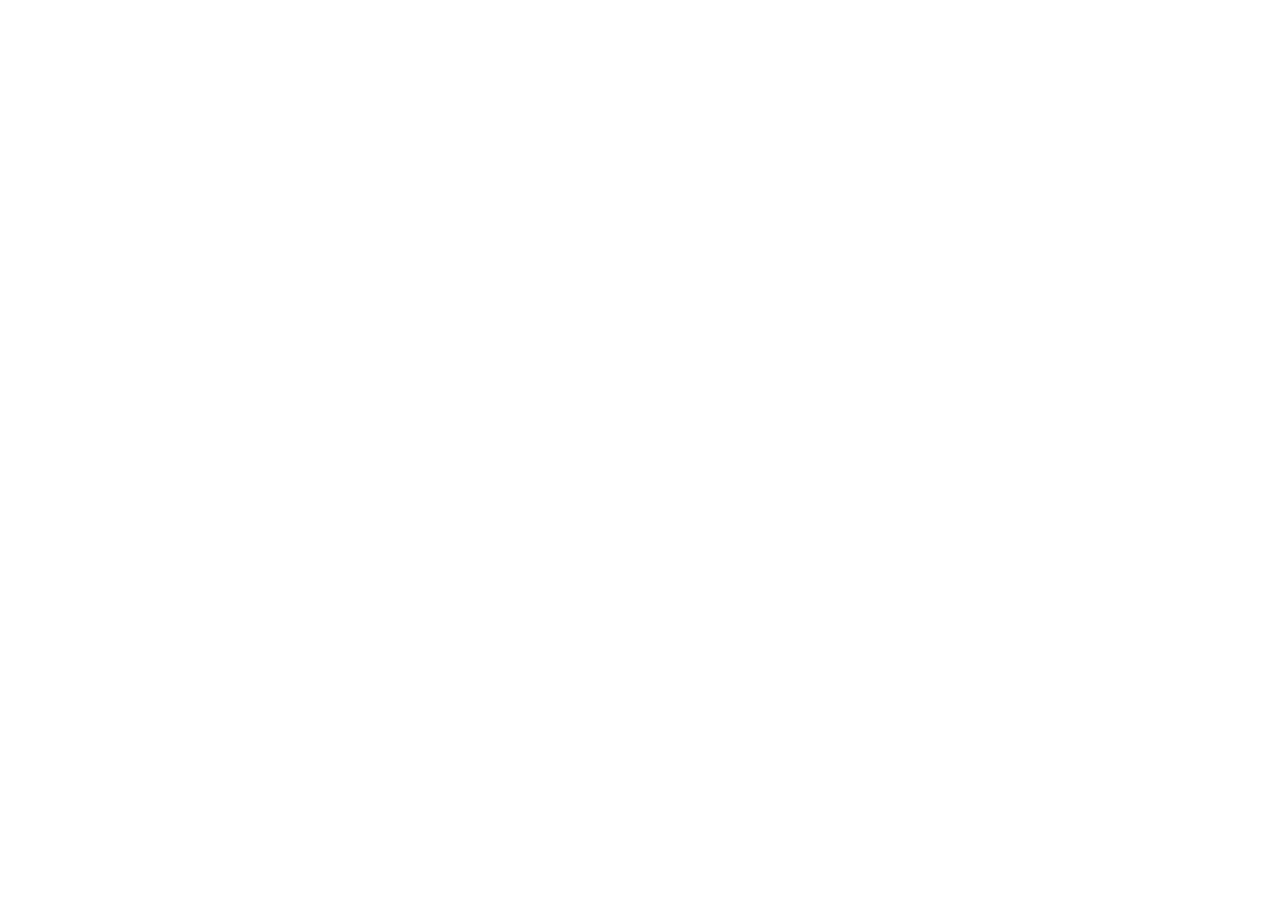
==== index.html @ 2b75074c "Added script and CSS files to HTML code" ====
<!DOCTYPE html>
<html lang="en">
<head>
    <meta charset="UTF-8">
    <meta name="viewport" content="width=device-width, initial-scale=1.0">
    <title>Document</title>
    <link rel="stylesheet" href="./style.css">
</head>
<body>
    
</body>
</html>
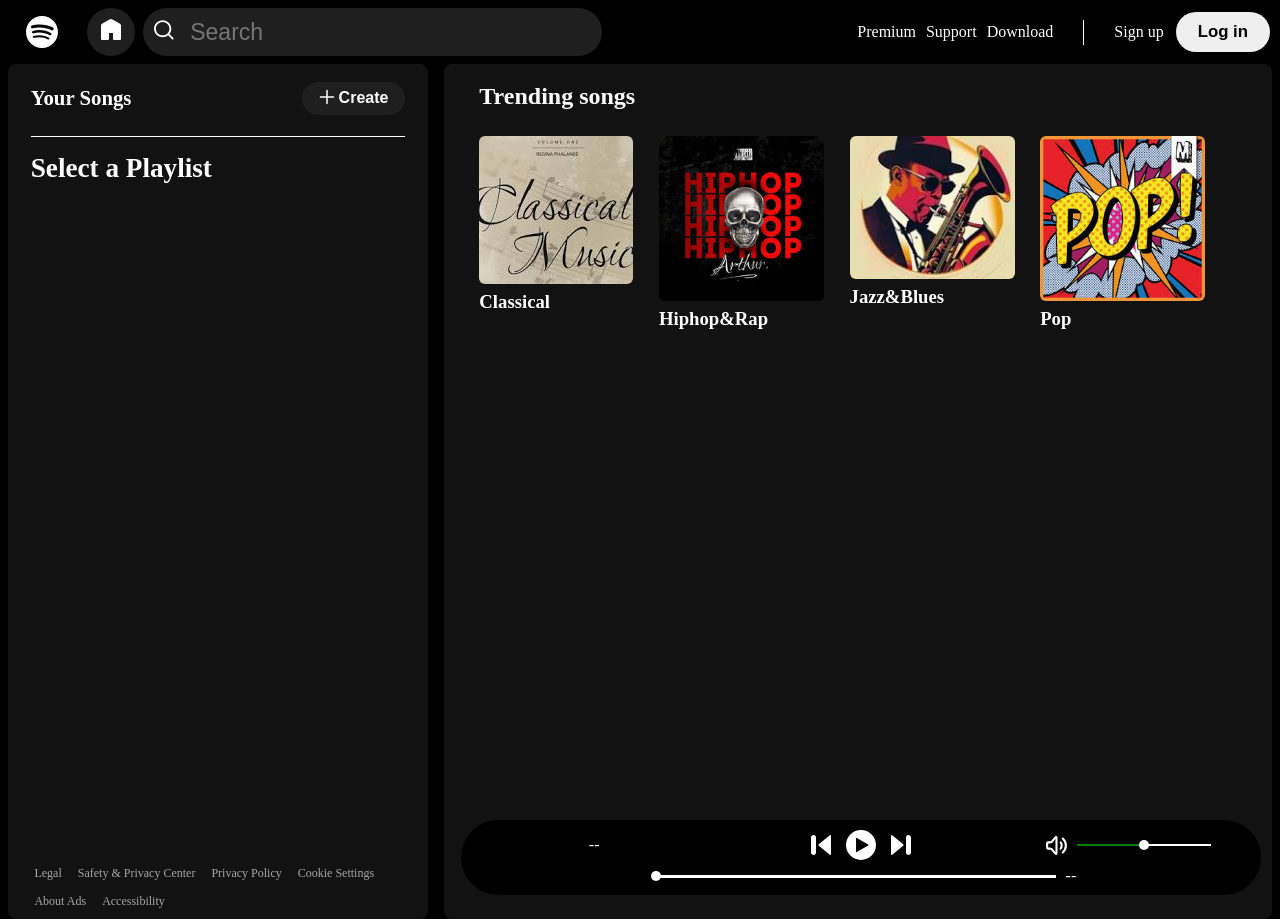
==== commit d658b731: "added json and edited it" ====
--- a/index.html
+++ b/index.html
@@ -3,10 +3,168 @@
 <head>
     <meta charset="UTF-8">
     <meta name="viewport" content="width=device-width, initial-scale=1.0">
-    <title>Document</title>
+    <title>Spotify - Web Player: Music for everyone</title>
     <link rel="stylesheet" href="./style.css">
+    <link rel="stylesheet" href="./utility.css">
 </head>
 <body>
+    <header class="flex">
+        
+        <div class="global_nav flex">
+            <ul class="flex">
+                <li class="logo-li flex"><div class="logo"><img src="../Assets/svg/Logo.svg" alt="" width="32"></div></li>
+                <li class="flex hamburgerContainer">
+                    <img src="../Assets/svg/hamburger-button.svg" class="invert  hamburger" alt="" >
+                </li>
+                <li class="bg-lightgrey home flex ">
+                    <div class="invert">
+                        <img src="../Assets/svg/home.svg" alt="" width="24">
+                    </div>
+                    
+                </li>
+                <li class =" search circular bg-lightgrey flex"><div class="invert"><img src="../Assets/svg/search.svg" alt="" width="22"></div>
+                    <input type="text" placeholder="Search">
+                </li>
+            </ul>
+        </div>
+
+        <div class="nav-right flex">
+            <ul class="nav-links nobullets flex">
+                <li><a href="#">Premium</a></li>
+                <li><a href="#">Support</a></li>
+                <li><a href="#">Download</a></li>
+            </ul>
+
+            <div class="divider"></div>
+            
+            
+                <div class="login-signup flex">
+                <a href="#" class="signup">Sign up</a>
+
+                <button class="login-btn rad-button flat circular">Log in</button>
+            </div>
+
+        </div>
+        
+    </header>
     
+    <main class=" flex " >
+        <section class="left bg-grey rounded vflex">
+        
+            <div class="library-header flex ">
+                
+                <div class="library flex bold">Your Songs</div>
+                
+                    
+                <button class=" addPlaylist-btn rad-button flat bg-lightgrey circular flex " type="button">
+                    <img class="invert" src="../Assets/svg/plus.svg" alt="Plus Sign" width="16px">
+                    Create 
+                </button>
+                
+                
+            </div>
+            <div class="line"></div>
+            <div class="library-content vflex">
+                
+                <div class="songSelection rounded">
+                    <h3 class="playlistName"></h3>
+                    <ul>
+                        
+                    </ul>
+                </div>
+
+
+                
+            
+
+            <footer class="legal">
+                <ul class=" legal-links nobullets flex transparent">
+                    <li><a href="#">Legal</a></li>
+                    <li><a href="#">Safety & Privacy Center</a></li>
+                    <li><a href="#">Privacy Policy</a></li>
+                    <li><a href="#">Cookie Settings</a></li>
+                    <li><a href="#">About Ads</a></li>
+                    <li><a href="#">Accessibility</a></li>
+                </ul>
+            </footer>
+
+            </div>
+        
+        
+        </section>
+        
+        <section class="right rounded bg-grey vflex">
+            
+            <h2 class="right-heading">Trending songs</h2>
+            
+            <div class="cardContainer">
+
+                <!-- Card syntax -->
+
+                <!-- <div class="card">
+                    <div class="cardImage">
+                        <img class="coverImg" src="https://i.scdn.co/image/ab67616d00001e02cdce9a38222807fa703b4396" alt="">
+                        <div class="playBtn">
+                            <img src="../Assets/svg/play.svg" alt="" >
+                        </div>
+                    </div>
+                    <div class="imageInfo">
+                        <h3>Genre</h3>
+                        
+                    </div>
+                </div> -->
+
+                
+            </div>
+            
+
+
+
+
+            <div class="playBar vflex ">
+                    <div class="topPartPlayBar">
+                        <div class="songInfo-playBar flex">
+                            
+                        </div>
+
+                    <div class="song-buttons flex">
+                        
+                        <img id="prev" src="../Assets/svg/next.svg" alt="" class="prev flip invert">
+                        <div id="play" class="playBar-playBtn circular">
+                            <img src="../Assets/svg/play.svg" alt="">
+                        </div>
+                        <img id="next" src="../Assets/svg/next.svg" alt="" class="next invert">
+                    </div>
+                    <div class="volume ">
+                        <img class="invert" src="../Assets/svg/volume-max-svgrepo-com.svg" alt="" >
+                        <div class="volumeBar flex">
+                            <div class="progress"></div>
+                            <div class="circle"></div>
+                        </div>
+                    </div>
+                    </div>
+                
+                     <div class="seekBar flex">
+
+                        
+
+                    <div class="currentTime"></div>
+                    <div class="timeBar flex">
+                        <div class="progress"></div>
+                        <div class="circle"></div>
+                    </div>
+                    <div class="totalTime">--</div>
+
+                    </div>
+              
+
+                
+            </div>
+
+        </section>
+    </main>
+    
+    
+    <script src="./script.js"></script>
 </body>
 </html>
--- a/style.css
+++ b/style.css
@@ -0,0 +1,556 @@
+:root{
+    --a:0;
+}
+*{
+    padding: 0;
+    margin: 0;
+    box-sizing: border-box;
+}
+body{
+    background-color: black;
+    color: white;
+    overflow: hidden;
+    
+}
+header{
+    
+    width: 100%;
+    align-items:center;
+    justify-content: space-between;
+    height:64px;
+    padding:0 0 0 2%;
+}
+footer{
+    padding: 1%;
+}
+
+button{
+    color: white;
+}
+button:hover{
+    
+    filter: brightness(1.5);
+
+}
+
+
+
+
+.global_nav ul{
+    
+    display:flex;
+    align-items:center;
+    gap:8px;
+    width: 45vw;
+    flex: 1;
+}
+
+
+.global_nav ul li{
+    list-style:none;
+    
+    
+    height:48px;
+    
+
+    
+    
+    align-items:center;
+}
+.hamburger{
+    display: none;
+    
+}
+
+.logo {
+    
+    margin-right:30px;
+    margin-top: 4px;
+    
+}
+.logo-li{
+    width: 45px;
+    align-items: center;
+}
+.search {
+    display: flex;
+    flex-grow: 1;
+    
+    gap: 2vw;
+    
+    
+}
+.home{
+    width: 48px;
+    justify-content:center;
+    border-radius: 50%;
+    height:fit-content;
+}
+
+.search img{
+    margin-left: 48%;
+}
+.search input{
+    background:transparent;
+    border:none;
+    outline:none;
+    color:white;
+    font-size: 1.8vw;
+
+    width:100%;
+}
+.left {
+    width: 35.25vw;
+    margin:0 .6%;
+    padding: .5% 1.8%;
+    gap: 10px;
+    
+    flex: 1;
+    min-height: 95vh;
+    max-height: 100vh;
+    overflow-y: auto;
+
+}
+
+
+.right{
+    width:64.75vw ;
+    
+    margin:0 .6%;
+    padding: .5% 1.8%;
+    position: relative;
+    min-height: 95vh;
+    max-height: 100vh;
+    
+    
+    
+}
+.library-header{
+    width: 100%;
+    justify-content: space-between;
+    
+    padding: 3% 0%;
+    font-size: 1.3vw;
+    align-content: center;
+    
+}
+.library-header button{
+    justify-content: center;
+    padding: 2% 5%;
+    font-size: 16px;
+    gap: 6%;
+     
+    
+}
+.line{
+    background-color: white;
+    width: 100%;
+    height: 1px;
+
+}
+.library{
+    align-items: center;
+    font-size: 1.3rem;
+}
+.library-content{
+    justify-content: space-between;
+    flex-grow: 1;
+    overflow-y: auto;
+}
+.playlistName{
+    padding:  6px 0;
+    font-size: 1.7rem;
+}
+.songSelection{
+    max-height: 20%;
+}
+.songSelection ul {
+    padding: 7px 0;
+    counter-reset: songCounter;
+    overflow-y: auto;
+    
+}
+.songSelection li{
+    display: flex;
+    align-items: center;
+    counter-increment: songCounter;
+    gap: 25px;
+    padding: 9px;
+    transition: transform .3s ease-out;
+}
+.songSelection li::before{
+    content: counter(songCounter);
+    margin-right:8px;
+}
+.songSelection ul li>img{
+    width: 30px;
+}
+.info{
+    display: flex;
+    flex-direction: column;
+}
+.songName{
+    font-size: 1.1rem;
+    font-weight: 500;
+}
+.artistName{
+    font-size: .8rem;
+    
+}
+.right-playBtn{
+    border-radius: 50%;
+    height: 35px;
+    width: 35px;
+
+    display: flex;
+    align-items: center;
+    justify-content: center;
+
+    background-color: #1ed760;
+    opacity: 0;
+    transition: all .3s ease-out;
+
+    margin-left: auto;
+    cursor: pointer;
+}
+.right-playBtn:hover{
+    opacity: 100%;
+    transform: translateY(-1px) scale(1.08);
+}
+.right-playBtn img{
+    width: 62% ;
+    height: auto;
+}
+
+.songSelection li:hover{
+    background-color: #1f1f1f;
+    /* transform: scale(1.01); */
+}
+
+footer ul{
+    flex-wrap: wrap;
+    gap: 10px 16px;
+    margin-bottom: auto;
+    
+}
+
+.legal-links a{
+    color: #a7a7a7;
+    font-size: 0.75rem;
+    text-decoration: none;
+}
+.legal-links a:hover{
+    text-decoration: underline;
+}
+section{
+    min-height: 80vh;
+}
+.nav-right{
+    width: 48vw;
+    gap: 30px;
+    justify-content: flex-end;
+    padding-right: .8%;
+    font-size: 16px;
+    align-items: center;
+    flex: 1;
+    
+}
+.nav-links{
+    gap: 10px;
+    
+    
+}
+
+.nav-links a,
+.signup{
+    text-decoration: none;
+    color: white;
+}
+.install-app{
+    gap: 8px;
+    flex-wrap: nowrap;
+}
+.login-btn{
+    color:black;
+    padding: 10px 22px;
+    font-size: 105%;
+    font-weight:100;
+}
+.login-btn:hover{
+ transform: scale(1.05);
+}
+.login-signup{
+    align-items: center;
+    gap: 12px;
+    flex-wrap: nowrap;
+}
+.divider{
+    height: 25px;
+    width: 1px;
+    background-color: white;
+}
+.card{
+    min-width: 153.59px;
+    max-width: 165px;
+    max-height: 20vh;
+    min-height: 240px;
+    padding: 1vw;
+    box-sizing: content-box;
+    border-radius: 10px;
+    transition: transform 0.3s ease-out;
+
+}
+.card:hover{
+    background-color:#1f1f1f;
+    
+    transform: translateY(-2px) scale(1.003);
+    --a:1;
+
+}
+.cardContainer{
+    display: flex;
+    
+    
+    flex-wrap: wrap;
+    overflow-y: auto;
+     &::-webkit-scrollbar {
+        display: none;
+    }
+    padding-bottom: 150px;
+    height: 100%;
+    align-content: start;
+    
+}
+
+.imageInfo >*{
+    padding-top: 2%;
+}
+.right-heading{
+    padding:1vw;
+    font-weight: bold;
+}
+.cardImage{
+    position: relative;
+    height:fit-content;
+}
+.coverImg{
+    width: 100%;
+    
+    
+    border-radius: 6px;
+    object-fit: contain;
+    
+}
+.playBtn{
+    position: absolute;
+    right: 7%;
+    bottom: 7%;
+
+    width: 31%;
+    height: 31%;
+    border-radius: 50%;
+
+    display: flex;
+    align-items: center;
+    justify-content: center;
+
+    background-color: #1ed760;
+    opacity: var(--a);
+    transition: all .3s ease-out;
+    
+    
+}
+.playBtn img{
+    width: 50%;
+    
+}
+.playBar{
+    position:fixed;
+    bottom: 5px;
+    left:36vw;
+    right:19px;
+    
+    
+    padding: 10px 0;
+
+    background-color: black;
+    justify-content: center;
+    align-items: center;
+    
+    border-radius: 999px;
+
+    gap: 7px;
+    
+    
+   
+}
+
+.topPartPlayBar{
+    display: flex;
+    align-items: center;
+    
+    width: 100%;
+}
+.songInfo-playBar{
+    flex: 1;
+    justify-content: center;
+}
+.volume{
+    display: flex;
+    align-items: center;
+    justify-content: center;
+    gap: 8px;
+
+    flex: 1;
+}
+.volume img{
+    width: 25px;
+}
+.volumeBar{
+    display: flex;
+    position: relative;
+    width: 50%;
+    height: 2px;
+    background-color: white;
+    align-items: center;
+
+}
+
+.song-buttons{
+    display: flex;
+    flex: 1;
+    gap: 15px;
+    align-items: center;
+    justify-content: center;
+   
+    
+}
+
+
+.playBar-playBtn{
+    width: 30px;
+    height: 30px;
+    
+
+    display: flex;
+    align-items: center;
+    justify-content: center;
+
+    background-color: white;
+    
+    transition: all .3s ease-out;
+    cursor: pointer;
+}
+.playBar-playBtn:hover{
+    transform: translateY(-2px) scale(1.08);
+}
+.playBar-playBtn img{
+ width: 20px;
+}
+.next{
+    width:20px;
+    transition: all .3s ease-out;
+    cursor: pointer;
+}
+.next:hover{
+    transform: translateY(-2px) scale(1.1);
+}
+.prev{
+    width:20px;
+    transition:  .3s ease-out;
+    cursor: pointer;
+}
+.prev:hover{
+    transform: scaleX(-1) translateY(-2px) scale(1.1);
+}
+
+.seekBar{
+    
+    gap: 10px;
+    align-items: center;
+    cursor: pointer;
+    width: 100%;
+    justify-content: center;
+}   
+.timeBar{
+    position: relative;
+    height: 3px;
+    width: 50%;
+    background-color: white;
+    
+
+    align-items: center;
+}
+.progress{
+    height: 100%;
+    background: green;
+    width: 0%;
+}
+.circle{
+    position: absolute;
+    left: 0%;
+    transform: translateX(-50%);
+    height: 10px;
+    width: 10px;
+    background-color: white;
+    border-radius: 50%;
+    cursor: pointer;
+
+    transition: transform 0.1s linear;
+}
+
+
+@media (max-width: 1142px ){
+    .nav-links li,
+    .divider{
+        display:none;
+    }
+
+}
+@media (max-width: 1200px){
+    .left{
+       position: absolute;
+       left:-100%;
+       transition : all .3s ease-in-out;
+       z-index:1;
+       width:35vw;
+    }
+    .right,
+    .playBar{
+        width: 100vw;
+        left: 0vw;
+        
+    }
+    .hamburger{
+        display: block;
+        width: 40px;
+    }
+    .hamburgerContainer{
+        align-items: center;
+    }
+    .global_nav{
+        flex: 2;
+    }
+    .topPartPlayBar{
+        display: block;
+    }
+    .songInfo-playBar{
+    padding: 10px 0;
+    }
+    .volume{
+        display: none;
+    }
+
+        
+}
+@media (max-width: 650px){
+    .left{
+        width:100vw;
+    }
+
+}
+
+
+
+
+
--- a/utility.css
+++ b/utility.css
@@ -0,0 +1,62 @@
+.border{
+    border: 2px solid red;
+    margin: 3px;
+}
+.flex{
+    display: flex;
+}
+
+.vflex{
+    display: flex;
+    flex-direction: column;
+}
+.justify-center{
+    justify-content: center;
+}
+.items-center{
+    align-items: center;
+}
+.invert{
+    filter: invert(100%);
+}
+.bg-grey{
+    background-color: #121212;
+}
+.bg-midgrey{
+    background-color: #d3d3d3;
+}
+.bg-lightgrey{
+    background-color:#1f1f1f;
+   
+}
+.rounded{
+    border-radius: 8px;
+}
+.circular{
+    border-radius: 999px;
+}
+.flat{
+    box-shadow: none;
+    
+    border: 0px;
+}
+.rad-button{
+    cursor: pointer;
+    font-weight: bold;
+}
+.bold{
+    font-weight: bold;
+}
+.nobullets{
+    list-style: none;
+}
+.transparent{
+    background: transparent;
+}
+.flip {
+    transform: scaleX(-1);
+}
+
+/* .light-on-hover:hover {
+  filter: brightness(3.00);
+} */
